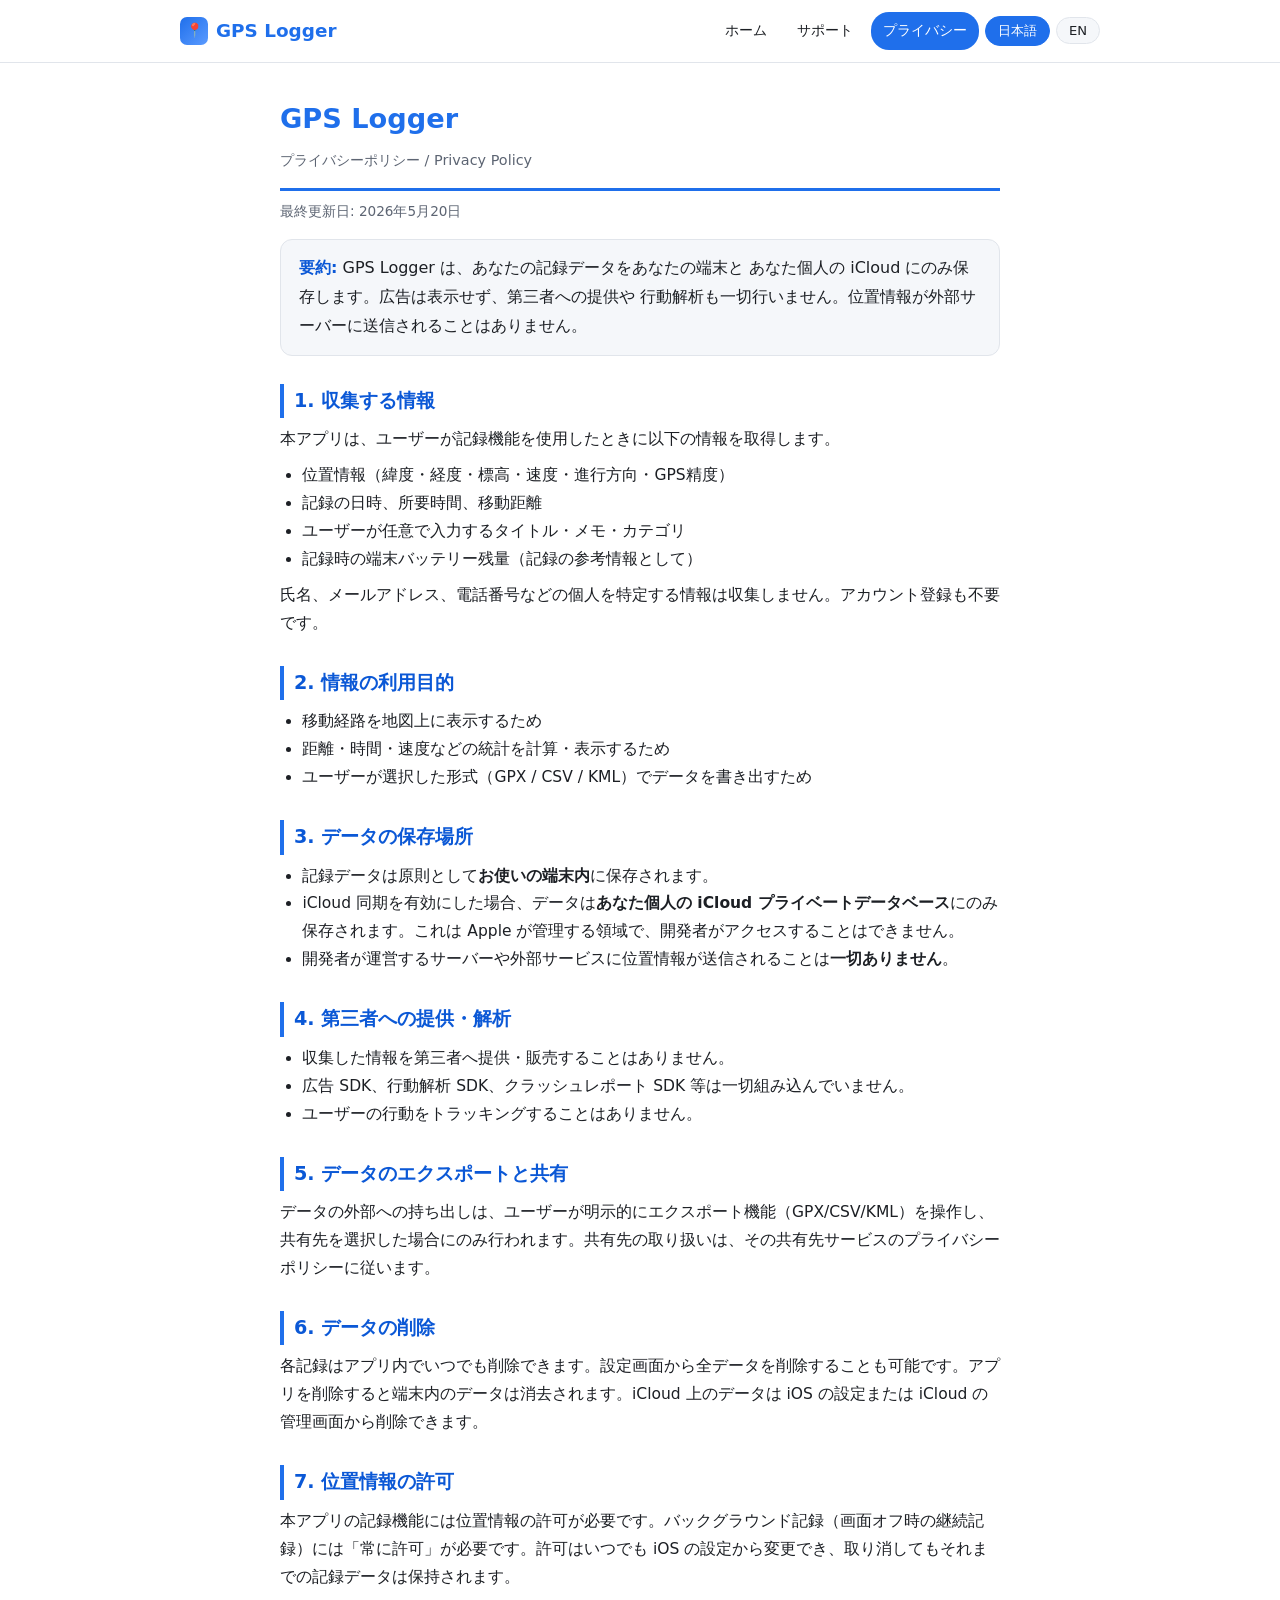
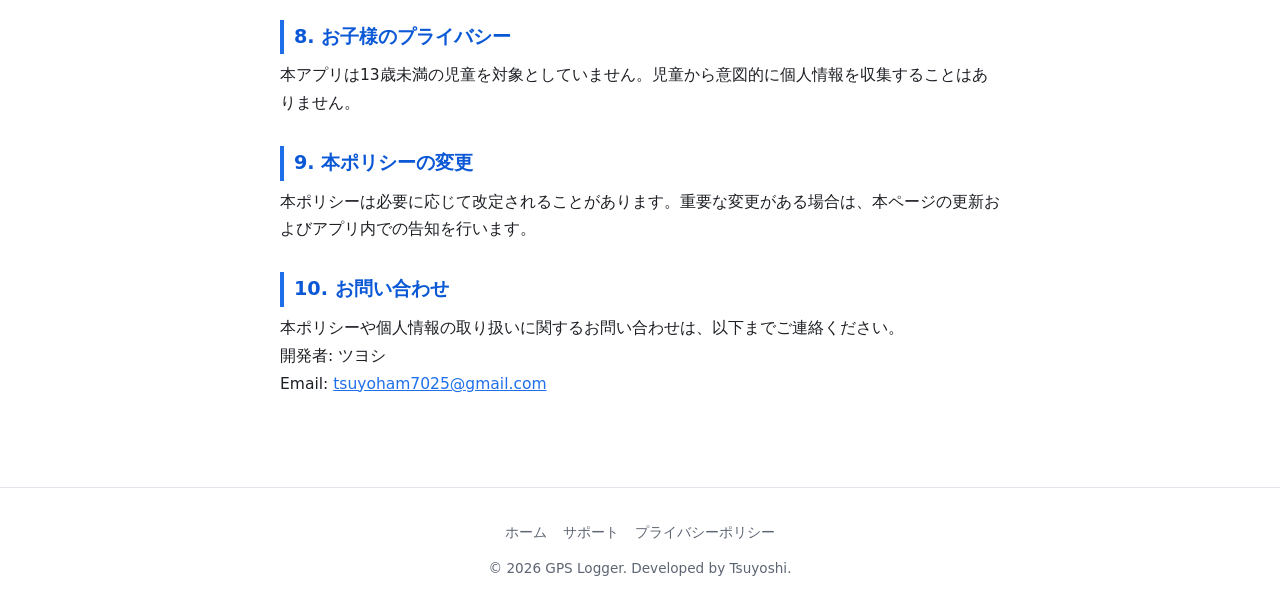
==== privacy-policy.html @ b6bbf3ba "Add files via upload" ====
<!DOCTYPE html>
<html lang="ja">
<head>
<meta charset="UTF-8">
<meta name="viewport" content="width=device-width, initial-scale=1.0">
<title>GPS Logger – プライバシーポリシー / Privacy Policy</title>
<meta name="description" content="GPS Logger のプライバシーポリシー。位置情報の扱い・データの保存場所・第三者提供の有無を明記。">
<link rel="stylesheet" href="style.css">
</head>
<body>

<nav class="nav">
  <div class="nav-inner">
    <a class="brand" href="index.html"><span class="logo">📍</span>GPS Logger</a>
    <div class="nav-links">
      <a href="index.html" data-ja="ホーム" data-en="Home">ホーム</a>
      <a href="support.html" data-ja="サポート" data-en="Support">サポート</a>
      <a href="privacy-policy.html" class="active" data-ja="プライバシー" data-en="Privacy">プライバシー</a>
      <button class="lang-btn active" id="b-ja" onclick="setLang('ja')">日本語</button>
      <button class="lang-btn" id="b-en" onclick="setLang('en')">EN</button>
    </div>
  </div>
</nav>

<div class="wrap" style="padding-top:32px; padding-bottom:40px; max-width:760px;">
  <h1 style="color:var(--brand); font-size:1.7rem; margin-bottom:4px;">GPS Logger</h1>
  <p style="color:var(--sub); font-size:.9rem;">プライバシーポリシー / Privacy Policy</p>
  <hr style="border:none; border-top:3px solid var(--brand); margin:14px 0 8px;">

  <!-- 日本語 -->
  <section id="ja" class="doc-body">
    <p style="color:var(--sub); font-size:.85rem;">最終更新日: 2026年5月20日</p>
    <div class="highlight">
      <strong>要約:</strong> GPS Logger は、あなたの記録データをあなたの端末と
      あなた個人の iCloud にのみ保存します。広告は表示せず、第三者への提供や
      行動解析も一切行いません。位置情報が外部サーバーに送信されることはありません。
    </div>

    <h2 class="doc">1. 収集する情報</h2>
    <p>本アプリは、ユーザーが記録機能を使用したときに以下の情報を取得します。</p>
    <ul>
      <li>位置情報（緯度・経度・標高・速度・進行方向・GPS精度）</li>
      <li>記録の日時、所要時間、移動距離</li>
      <li>ユーザーが任意で入力するタイトル・メモ・カテゴリ</li>
      <li>記録時の端末バッテリー残量（記録の参考情報として）</li>
    </ul>
    <p>氏名、メールアドレス、電話番号などの個人を特定する情報は収集しません。アカウント登録も不要です。</p>

    <h2 class="doc">2. 情報の利用目的</h2>
    <ul>
      <li>移動経路を地図上に表示するため</li>
      <li>距離・時間・速度などの統計を計算・表示するため</li>
      <li>ユーザーが選択した形式（GPX / CSV / KML）でデータを書き出すため</li>
    </ul>

    <h2 class="doc">3. データの保存場所</h2>
    <ul>
      <li>記録データは原則として<strong>お使いの端末内</strong>に保存されます。</li>
      <li>iCloud 同期を有効にした場合、データは<strong>あなた個人の iCloud プライベートデータベース</strong>にのみ保存されます。これは Apple が管理する領域で、開発者がアクセスすることはできません。</li>
      <li>開発者が運営するサーバーや外部サービスに位置情報が送信されることは<strong>一切ありません</strong>。</li>
    </ul>

    <h2 class="doc">4. 第三者への提供・解析</h2>
    <ul>
      <li>収集した情報を第三者へ提供・販売することはありません。</li>
      <li>広告 SDK、行動解析 SDK、クラッシュレポート SDK 等は一切組み込んでいません。</li>
      <li>ユーザーの行動をトラッキングすることはありません。</li>
    </ul>

    <h2 class="doc">5. データのエクスポートと共有</h2>
    <p>データの外部への持ち出しは、ユーザーが明示的にエクスポート機能（GPX/CSV/KML）を操作し、共有先を選択した場合にのみ行われます。共有先の取り扱いは、その共有先サービスのプライバシーポリシーに従います。</p>

    <h2 class="doc">6. データの削除</h2>
    <p>各記録はアプリ内でいつでも削除できます。設定画面から全データを削除することも可能です。アプリを削除すると端末内のデータは消去されます。iCloud 上のデータは iOS の設定または iCloud の管理画面から削除できます。</p>

    <h2 class="doc">7. 位置情報の許可</h2>
    <p>本アプリの記録機能には位置情報の許可が必要です。バックグラウンド記録（画面オフ時の継続記録）には「常に許可」が必要です。許可はいつでも iOS の設定から変更でき、取り消してもそれまでの記録データは保持されます。</p>

    <h2 class="doc">8. お子様のプライバシー</h2>
    <p>本アプリは13歳未満の児童を対象としていません。児童から意図的に個人情報を収集することはありません。</p>

    <h2 class="doc">9. 本ポリシーの変更</h2>
    <p>本ポリシーは必要に応じて改定されることがあります。重要な変更がある場合は、本ページの更新およびアプリ内での告知を行います。</p>

    <h2 class="doc">10. お問い合わせ</h2>
    <p>本ポリシーや個人情報の取り扱いに関するお問い合わせは、以下までご連絡ください。</p>
    <p>開発者: ツヨシ<br>Email: <a href="mailto:tsuyoham7025@gmail.com">tsuyoham7025@gmail.com</a></p>
  </section>

  <!-- English -->
  <section id="en" class="doc-body hidden">
    <p style="color:var(--sub); font-size:.85rem;">Last updated: May 20, 2026</p>
    <div class="highlight">
      <strong>Summary:</strong> GPS Logger stores your recorded data only on your
      device and in your personal iCloud account. It shows no ads, shares nothing
      with third parties, and performs no behavioral analytics. Your location data
      is never sent to any external server.
    </div>

    <h2 class="doc">1. Information We Collect</h2>
    <p>This app collects the following only when you use the recording feature:</p>
    <ul>
      <li>Location data (latitude, longitude, altitude, speed, heading, GPS accuracy)</li>
      <li>Date/time, duration, and distance of each recording</li>
      <li>Title, memo, and category that you optionally enter</li>
      <li>Device battery level at the time of recording (as reference data)</li>
    </ul>
    <p>We do not collect personally identifiable information such as your name, email, or phone number. No account is required.</p>

    <h2 class="doc">2. How We Use the Information</h2>
    <ul>
      <li>To display your route on a map</li>
      <li>To calculate and show statistics such as distance, time, and speed</li>
      <li>To export your data in the format you choose (GPX / CSV / KML)</li>
    </ul>

    <h2 class="doc">3. Where Your Data Is Stored</h2>
    <ul>
      <li>Your recorded data is stored <strong>on your device</strong> by default.</li>
      <li>If you enable iCloud Sync, data is stored only in <strong>your personal iCloud private database</strong>, an area managed by Apple that the developer cannot access.</li>
      <li>Your location data is <strong>never</strong> sent to any server operated by the developer or any external service.</li>
    </ul>

    <h2 class="doc">4. Third Parties &amp; Analytics</h2>
    <ul>
      <li>We do not provide or sell your information to any third party.</li>
      <li>We do not embed any advertising, analytics, or crash-reporting SDKs.</li>
      <li>We do not track your behavior.</li>
    </ul>

    <h2 class="doc">5. Data Export &amp; Sharing</h2>
    <p>Data leaves the app only when you explicitly use the export feature (GPX/CSV/KML) and select a destination. Handling of shared data is governed by that destination service's privacy policy.</p>

    <h2 class="doc">6. Data Deletion</h2>
    <p>You can delete any recording at any time, and delete all data from settings. Deleting the app removes the data on your device. iCloud data can be removed via iOS Settings or iCloud management.</p>

    <h2 class="doc">7. Location Permission</h2>
    <p>The recording feature requires location permission. Background recording requires the "Always" permission. You can change permissions anytime in iOS Settings; revoking does not delete previously recorded data.</p>

    <h2 class="doc">8. Children's Privacy</h2>
    <p>This app is not directed to children under 13. We do not knowingly collect personal information from children.</p>

    <h2 class="doc">9. Changes to This Policy</h2>
    <p>This policy may be updated as needed. For significant changes, we will update this page and notify users within the app.</p>

    <h2 class="doc">10. Contact</h2>
    <p>For questions about this policy, please contact us:</p>
    <p>Developer: Tsuyoshi<br>Email: <a href="mailto:tsuyoham7025@gmail.com">tsuyoham7025@gmail.com</a></p>
  </section>
</div>

<footer>
  <div class="flinks">
    <a href="index.html" data-ja="ホーム" data-en="Home">ホーム</a>
    <a href="support.html" data-ja="サポート" data-en="Support">サポート</a>
    <a href="privacy-policy.html" data-ja="プライバシーポリシー" data-en="Privacy Policy">プライバシーポリシー</a>
  </div>
  <p>&copy; 2026 GPS Logger. Developed by Tsuyoshi.</p>
</footer>

<script src="lang.js"></script>
</body>
</html>
---- style.css ----
/* GPS Logger 公式サイト 共通スタイル */
:root{
  --brand:#1F6FEB; --dark:#0B58D6; --accent:#2EA043;
  --warn:#F59F00; --danger:#E5484D;
  --text:#1c1f24; --sub:#5d6573;
  --bg:#ffffff; --card:#f5f7fa; --border:#e1e5eb;
  --radius:16px;
}
*{box-sizing:border-box; margin:0; padding:0;}
html{scroll-behavior:smooth;}
body{
  font-family:-apple-system,"Hiragino Kaku Gothic ProN","Yu Gothic",
              "Meiryo",system-ui,sans-serif;
  color:var(--text); background:var(--bg); line-height:1.8;
}

/* ── ヘッダー / ナビ ── */
.nav{
  position:sticky; top:0; z-index:50;
  background:rgba(255,255,255,0.92); backdrop-filter:blur(10px);
  border-bottom:1px solid var(--border);
}
.nav-inner{
  max-width:960px; margin:0 auto; padding:12px 20px;
  display:flex; align-items:center; justify-content:space-between; gap:12px;
}
.brand{display:flex; align-items:center; gap:8px; text-decoration:none; color:var(--brand); font-weight:700; font-size:1.15rem;}
.brand .logo{width:28px; height:28px; border-radius:7px; background:linear-gradient(135deg,#1F6FEB,#5B9BFF); display:flex; align-items:center; justify-content:center; color:#fff; font-size:14px;}
.nav-links{display:flex; gap:6px; align-items:center; flex-wrap:wrap;}
.nav-links a{
  text-decoration:none; color:var(--text); font-size:.9rem;
  padding:6px 12px; border-radius:18px;
}
.nav-links a:hover{background:var(--card);}
.nav-links a.active{background:var(--brand); color:#fff;}
.lang-btn{
  border:1px solid var(--border); background:var(--card); color:var(--text);
  padding:5px 12px; border-radius:18px; cursor:pointer; font-size:.82rem; font-family:inherit;
}
.lang-btn.active{background:var(--brand); color:#fff; border-color:var(--brand);}

/* ── コンテナ ── */
.wrap{max-width:960px; margin:0 auto; padding:0 20px;}
.section{padding:48px 0;}

/* ── ヒーロー ── */
.hero{
  text-align:center; padding:64px 20px 48px;
  background:linear-gradient(180deg,#eef4ff 0%, #ffffff 100%);
}
.hero .app-icon{
  width:96px; height:96px; border-radius:22px; margin:0 auto 20px;
  background:linear-gradient(135deg,#1F6FEB,#5B9BFF);
  display:flex; align-items:center; justify-content:center;
  font-size:46px; box-shadow:0 8px 24px rgba(31,111,235,.3);
}
.hero h1{font-size:2.3rem; color:var(--brand); margin-bottom:8px;}
.hero .tagline{font-size:1.15rem; color:var(--text); margin-bottom:6px;}
.hero .sub{color:var(--sub); margin-bottom:24px;}
.badges{display:flex; gap:10px; justify-content:center; flex-wrap:wrap;}
.badge{
  display:inline-flex; align-items:center; gap:6px;
  background:var(--card); border:1px solid var(--border);
  padding:8px 16px; border-radius:24px; font-size:.85rem; color:var(--sub);
}
.badge.green{color:var(--accent); border-color:#bfe6c8;}

/* ── 見出し ── */
h2.sec-title{
  font-size:1.5rem; color:var(--dark); text-align:center; margin-bottom:8px;
}
.sec-lead{text-align:center; color:var(--sub); margin-bottom:32px;}

/* ── 機能グリッド ── */
.features{
  display:grid; grid-template-columns:repeat(auto-fit,minmax(220px,1fr)); gap:16px;
}
.feature{
  background:var(--card); border:1px solid var(--border);
  border-radius:var(--radius); padding:22px;
}
.feature .ico{font-size:26px; margin-bottom:10px;}
.feature h3{font-size:1.05rem; margin-bottom:6px; color:var(--text);}
.feature p{font-size:.9rem; color:var(--sub);}

/* ── 言語チップ ── */
.langs{display:flex; gap:8px; justify-content:center; flex-wrap:wrap; margin-top:16px;}
.lang-chip{
  background:var(--card); border:1px solid var(--border);
  padding:6px 14px; border-radius:20px; font-size:.85rem; color:var(--sub);
}

/* ── CTA ── */
.cta{text-align:center; padding:48px 20px; background:var(--card); border-radius:var(--radius); margin:32px 0;}
.btn{
  display:inline-block; background:var(--brand); color:#fff; text-decoration:none;
  padding:14px 32px; border-radius:28px; font-weight:600; margin-top:12px;
}
.btn:hover{background:var(--dark);}
.note-soon{display:inline-block; margin-top:14px; color:var(--sub); font-size:.85rem;}

/* ── FAQ ── */
.faq-item{
  background:var(--card); border:1px solid var(--border);
  border-radius:12px; padding:18px 20px; margin-bottom:12px;
}
.faq-item h3{font-size:1rem; color:var(--dark); margin-bottom:6px;}
.faq-item p{font-size:.92rem; color:var(--text);}

/* ── 汎用 ── */
.highlight{
  background:var(--card); border:1px solid var(--border);
  border-radius:12px; padding:14px 18px; margin:16px 0;
}
.highlight strong{color:var(--dark);}
h2.doc{color:var(--dark); font-size:1.2rem; margin:28px 0 8px;
  border-left:4px solid var(--brand); padding-left:10px;}
.doc-body p, .doc-body li{font-size:.97rem;}
.doc-body ul{padding-left:1.4em; margin:8px 0;}
a{color:var(--brand);}

/* ── フッター ── */
footer{
  border-top:1px solid var(--border); margin-top:48px;
  padding:32px 20px; text-align:center; color:var(--sub); font-size:.85rem;
}
footer .flinks{display:flex; gap:16px; justify-content:center; margin-bottom:12px; flex-wrap:wrap;}
footer .flinks a{color:var(--sub); text-decoration:none;}
footer .flinks a:hover{color:var(--brand);}

.hidden{display:none !important;}

@media (max-width:600px){
  .hero h1{font-size:1.8rem;}
  .nav-links a{padding:5px 9px; font-size:.82rem;}
}
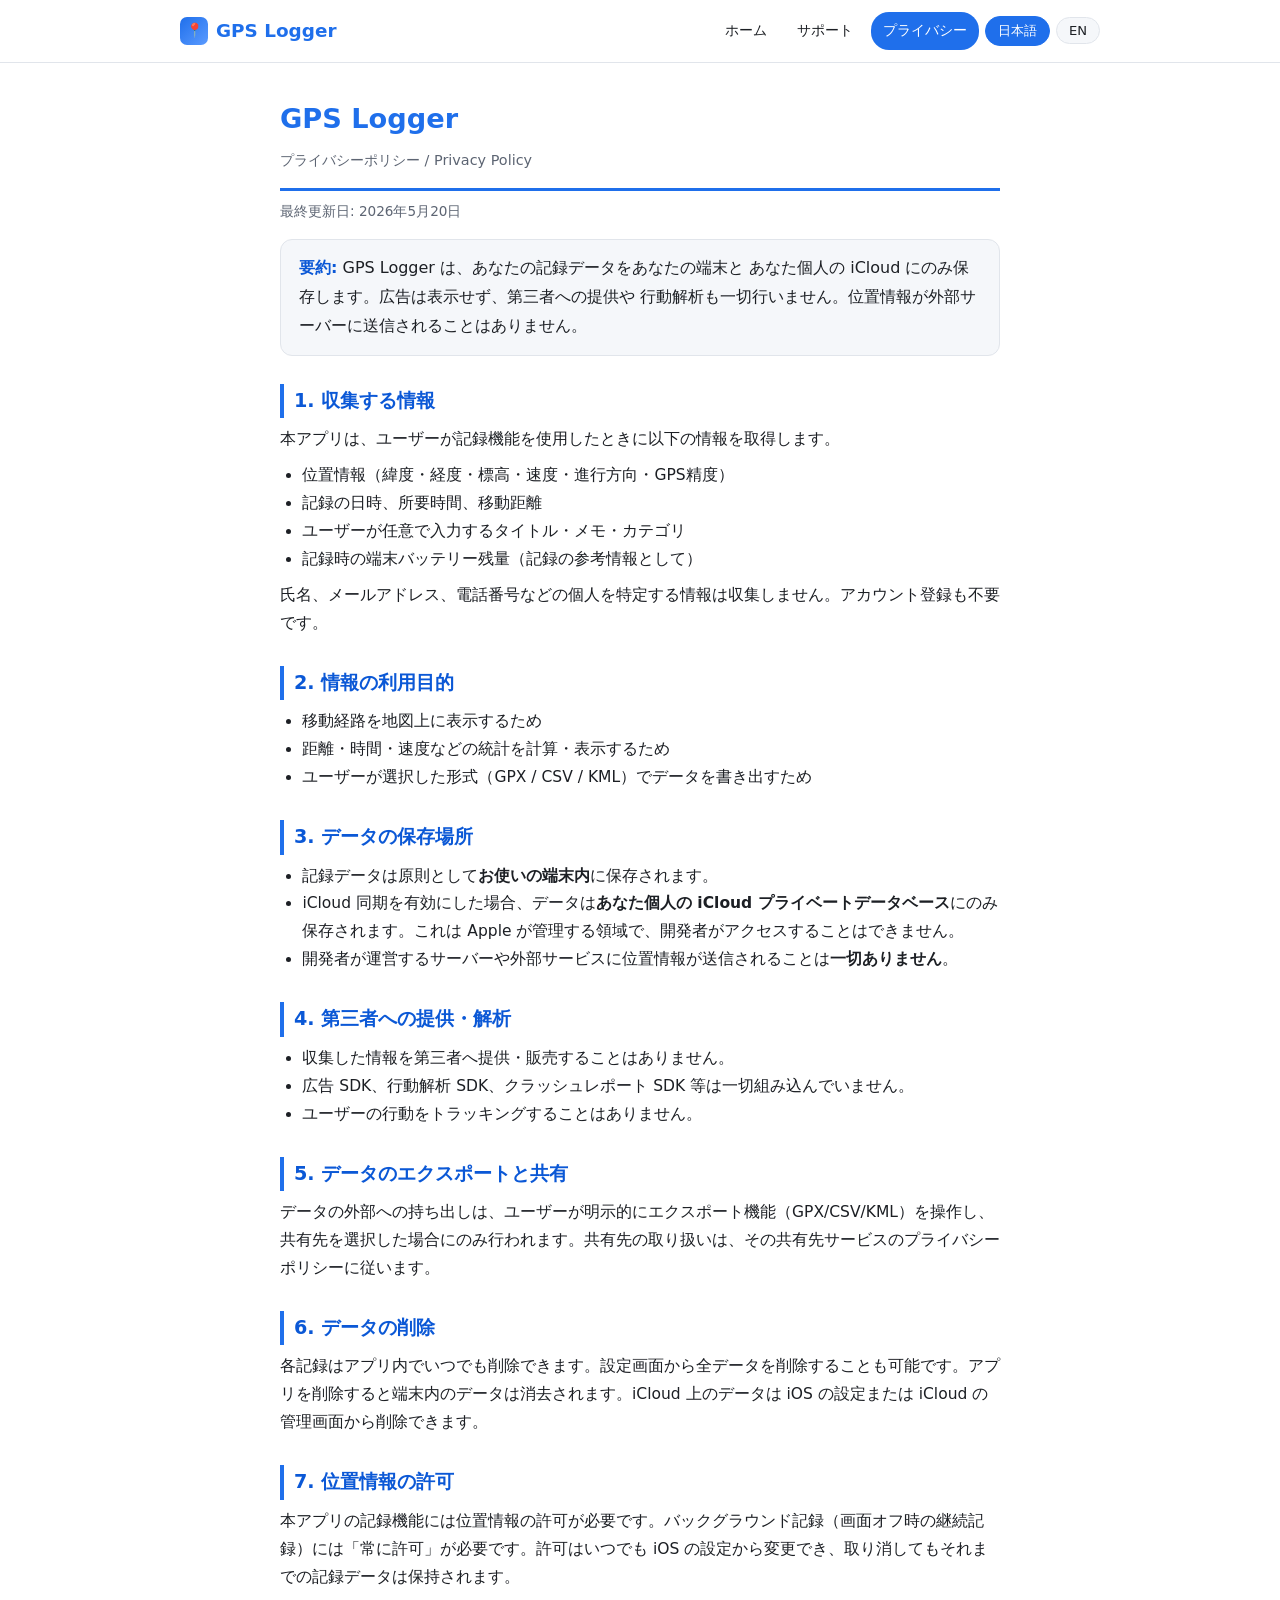
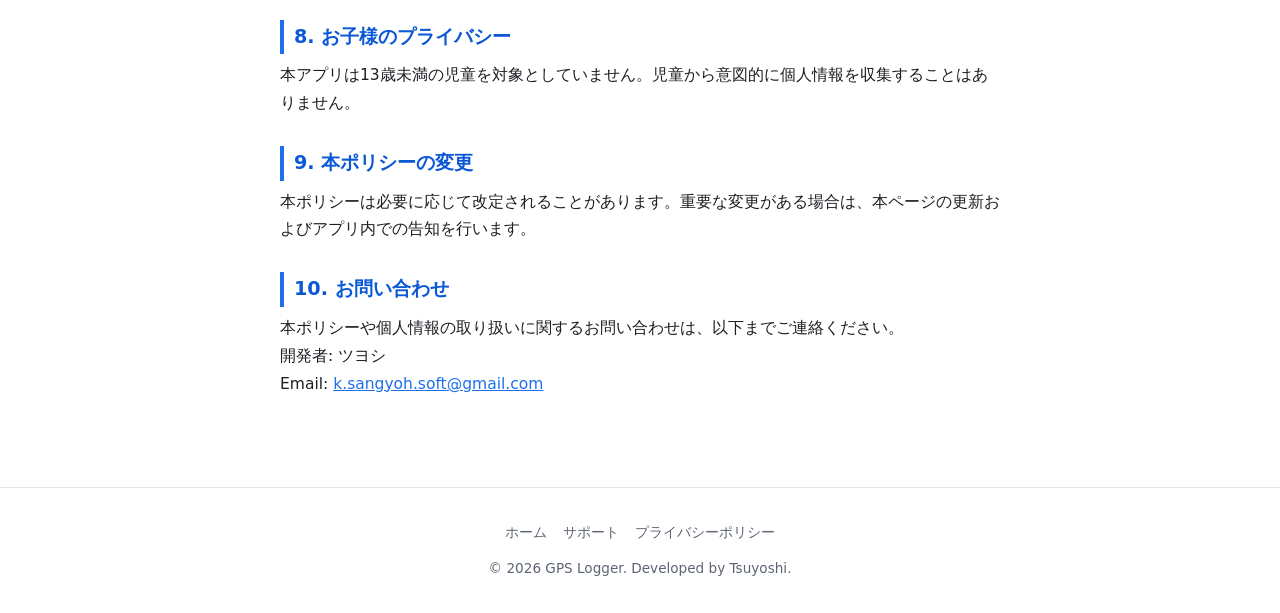
==== commit a712bde5: "Add files via upload" ====
--- a/privacy-policy.html
+++ b/privacy-policy.html
@@ -84,7 +84,7 @@
 
     <h2 class="doc">10. お問い合わせ</h2>
     <p>本ポリシーや個人情報の取り扱いに関するお問い合わせは、以下までご連絡ください。</p>
-    <p>開発者: ツヨシ<br>Email: <a href="mailto:tsuyoham7025@gmail.com">tsuyoham7025@gmail.com</a></p>
+    <p>開発者: ツヨシ<br>Email: <a href="mailto:k.sangyoh.soft@gmail.com">k.sangyoh.soft@gmail.com</a></p>
   </section>
 
   <!-- English -->
@@ -145,7 +145,7 @@
 
     <h2 class="doc">10. Contact</h2>
     <p>For questions about this policy, please contact us:</p>
-    <p>Developer: Tsuyoshi<br>Email: <a href="mailto:tsuyoham7025@gmail.com">tsuyoham7025@gmail.com</a></p>
+    <p>Developer: Tsuyoshi<br>Email: <a href="mailto:k.sangyoh.soft@gmail.com">k.sangyoh.soft@gmail.com</a></p>
   </section>
 </div>
 
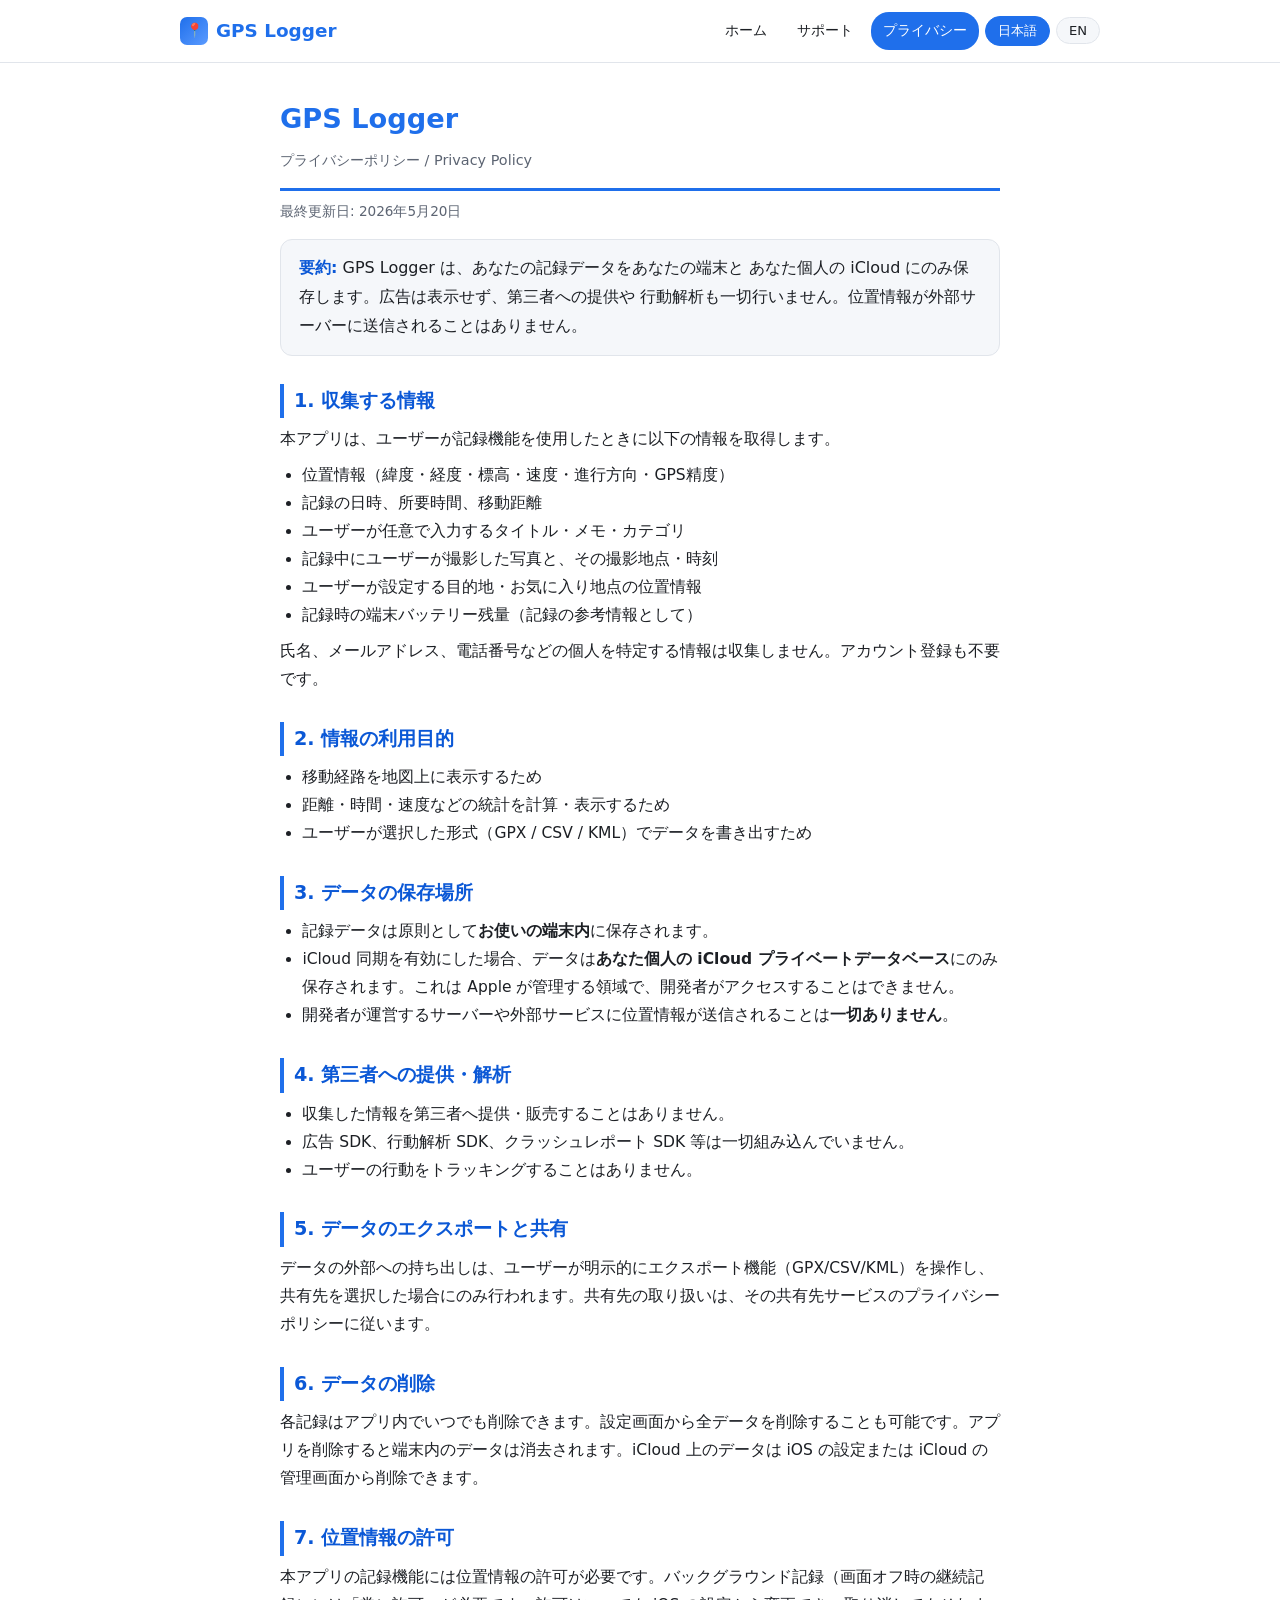
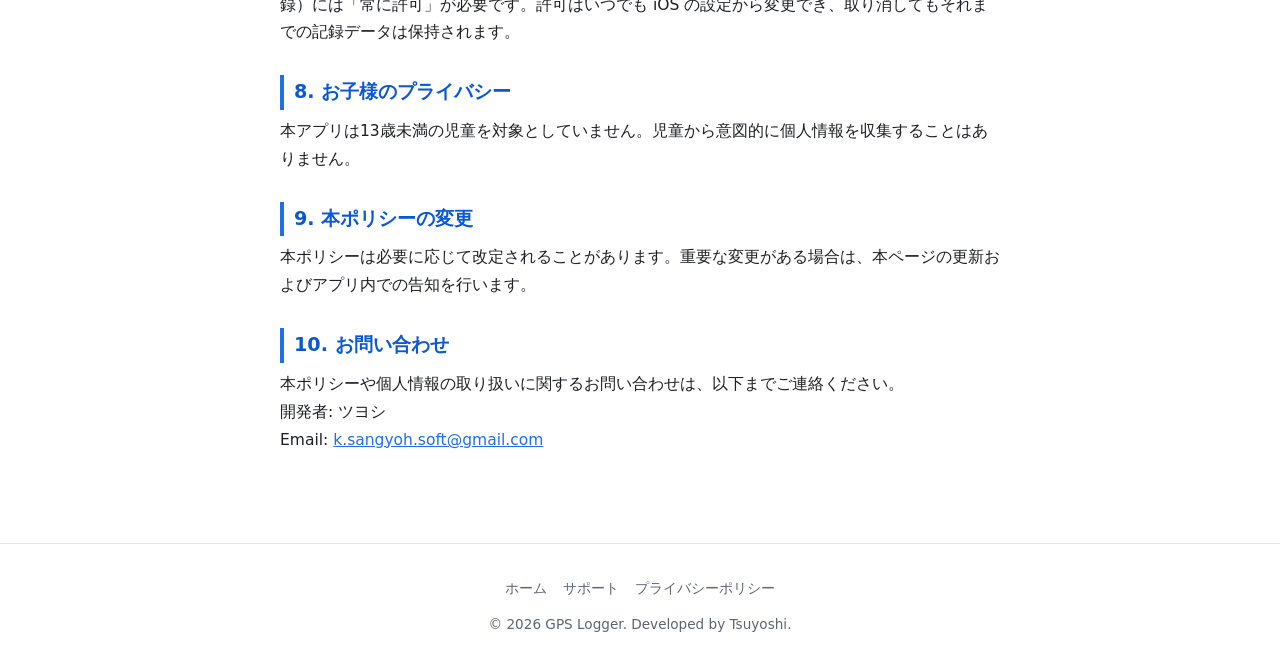
==== commit 17f0f527: "Add files via upload" ====
--- a/privacy-policy.html
+++ b/privacy-policy.html
@@ -42,6 +42,8 @@
       <li>位置情報（緯度・経度・標高・速度・進行方向・GPS精度）</li>
       <li>記録の日時、所要時間、移動距離</li>
       <li>ユーザーが任意で入力するタイトル・メモ・カテゴリ</li>
+      <li>記録中にユーザーが撮影した写真と、その撮影地点・時刻</li>
+      <li>ユーザーが設定する目的地・お気に入り地点の位置情報</li>
       <li>記録時の端末バッテリー残量（記録の参考情報として）</li>
     </ul>
     <p>氏名、メールアドレス、電話番号などの個人を特定する情報は収集しません。アカウント登録も不要です。</p>
@@ -103,6 +105,8 @@
       <li>Location data (latitude, longitude, altitude, speed, heading, GPS accuracy)</li>
       <li>Date/time, duration, and distance of each recording</li>
       <li>Title, memo, and category that you optionally enter</li>
+      <li>Photos you take while recording, with their capture location and time</li>
+      <li>Destination and favorite-place locations that you set</li>
       <li>Device battery level at the time of recording (as reference data)</li>
     </ul>
     <p>We do not collect personally identifiable information such as your name, email, or phone number. No account is required.</p>
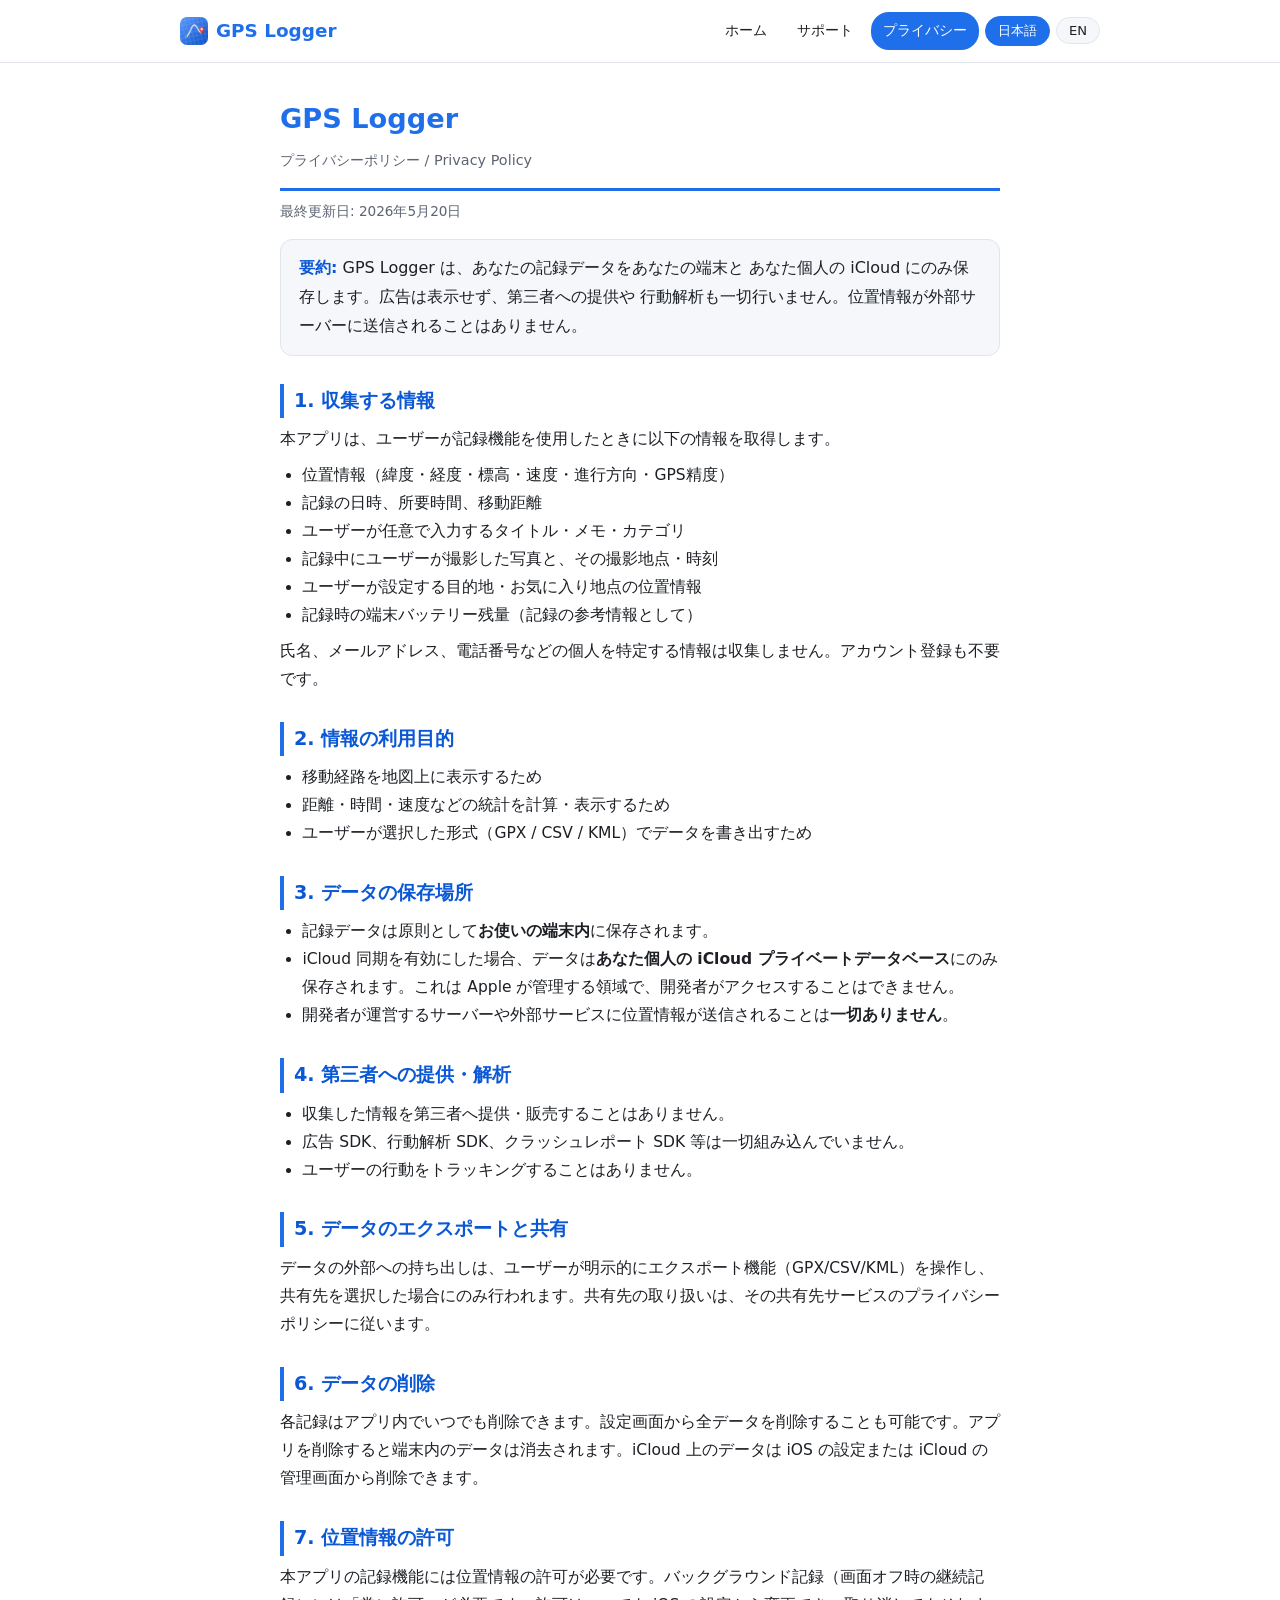
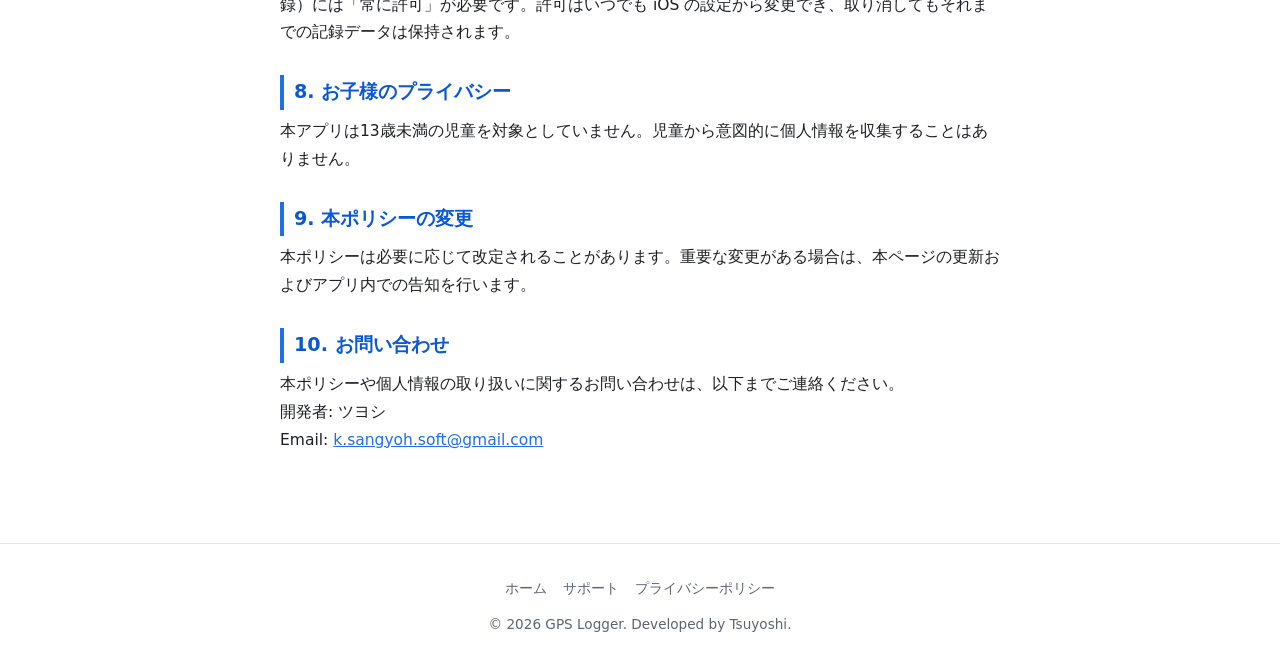
==== commit f8a0a1f1: "Add files via upload" ====
--- a/privacy-policy.html
+++ b/privacy-policy.html
@@ -11,7 +11,7 @@
 
 <nav class="nav">
   <div class="nav-inner">
-    <a class="brand" href="index.html"><span class="logo">📍</span>GPS Logger</a>
+    <a class="brand" href="index.html"><img class="logo" src="app-icon.png" alt="">GPS Logger</a>
     <div class="nav-links">
       <a href="index.html" data-ja="ホーム" data-en="Home">ホーム</a>
       <a href="support.html" data-ja="サポート" data-en="Support">サポート</a>
--- a/style.css
+++ b/style.css
@@ -130,6 +130,10 @@
 
 .hidden{display:none !important;}
 
+/* 実アプリアイコン画像（絵文字から差し替え） */
+.hero img.app-icon{ object-fit:cover; display:block; margin:0 auto 20px; }
+.brand img.logo{ object-fit:cover; display:block; }
+
 @media (max-width:600px){
   .hero h1{font-size:1.8rem;}
   .nav-links a{padding:5px 9px; font-size:.82rem;}
